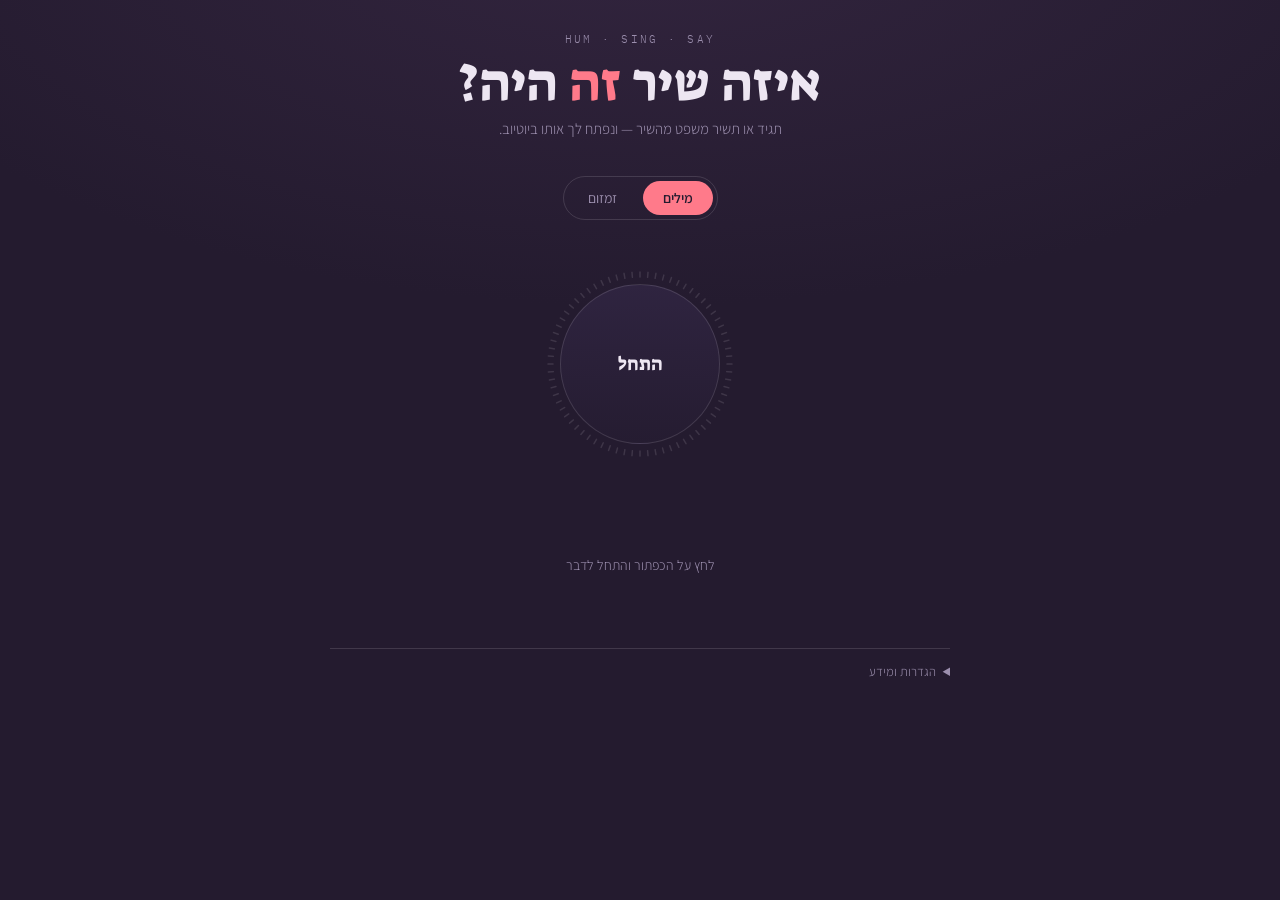
==== web/index.html @ 3256a063 "Restructure into HumFinder: polished web UI + humming match engine Reorganize the project around the" ====
<!DOCTYPE html>
<html lang="he" dir="rtl">
<head>
<meta charset="utf-8">
<meta name="viewport" content="width=device-width, initial-scale=1">
<title>HumFinder — מצא את השיר</title>
<link rel="preconnect" href="https://fonts.googleapis.com">
<link rel="preconnect" href="https://fonts.gstatic.com" crossorigin>
<link href="https://fonts.googleapis.com/css2?family=Suez+One&family=Assistant:wght@300;400;600&family=IBM+Plex+Mono:wght@400&display=swap" rel="stylesheet">
<style>
  :root{
    --plum:#241B2F;
    --plum-lift:#2F2440;
    --rose:#FF7A8A;
    --gold:#E8C468;
    --lilac:#EDE6F2;
    --muted:#9C8FAE;
    --line:rgba(237,230,242,.14);
  }
  *{box-sizing:border-box}
  html,body{margin:0;padding:0}
  body{
    background:
      radial-gradient(120% 80% at 50% -10%, #33253F 0%, var(--plum) 55%) fixed,
      var(--plum);
    color:var(--lilac);
    font-family:"Assistant",system-ui,sans-serif;
    font-weight:300;
    min-height:100vh;
    display:flex;justify-content:center;
    padding:32px 20px 60px;
  }
  .wrap{width:100%;max-width:620px}

  header{text-align:center;margin-bottom:38px}
  .eyebrow{
    font-family:"IBM Plex Mono",monospace;font-size:11px;letter-spacing:.22em;
    color:var(--muted);text-transform:uppercase;direction:ltr;
  }
  h1{
    font-family:"Suez One",serif;font-weight:400;
    font-size:clamp(34px,8vw,52px);line-height:1.05;margin:10px 0 8px;
  }
  h1 em{font-style:normal;color:var(--rose)}
  .sub{color:var(--muted);font-size:15px;margin:0}

  /* ── signature: the listening ring ── */
  .stage{display:flex;flex-direction:column;align-items:center;gap:18px}
  .ring{position:relative;width:252px;height:252px}
  canvas{position:absolute;inset:0;width:100%;height:100%}
  .mic{
    position:absolute;inset:46px;border-radius:50%;
    border:1px solid var(--line);
    background:linear-gradient(180deg,var(--plum-lift),#251C31);
    color:var(--lilac);font-family:"Suez One",serif;font-size:19px;
    cursor:pointer;transition:transform .18s ease,border-color .18s ease;
  }
  .mic:hover{transform:scale(1.03);border-color:var(--rose)}
  .mic:focus-visible{outline:2px solid var(--gold);outline-offset:4px}
  .mic[data-live="1"]{border-color:var(--rose);color:var(--rose)}

  .modes{display:flex;gap:6px;padding:4px;border:1px solid var(--line);border-radius:999px}
  .modes button{
    background:none;border:0;color:var(--muted);cursor:pointer;
    padding:8px 20px;border-radius:999px;font-family:"Assistant";font-size:14px;
  }
  .modes button[aria-pressed="true"]{background:var(--rose);color:#241B2F;font-weight:600}
  .modes button:focus-visible{outline:2px solid var(--gold);outline-offset:2px}

  .status{min-height:24px;font-size:14px;color:var(--muted);text-align:center}
  .heard{
    font-family:"Suez One",serif;font-size:22px;color:var(--gold);
    text-align:center;min-height:30px;
  }

  /* ── results ── */
  .results{margin-top:32px;display:flex;flex-direction:column;gap:1px}
  .hit{
    display:flex;align-items:center;gap:14px;width:100%;text-align:right;
    background:rgba(237,230,242,.04);border:0;border-bottom:1px solid var(--line);
    color:var(--lilac);padding:14px 12px;cursor:pointer;font-family:"Assistant";
    transition:background .15s ease;
  }
  .hit:hover{background:rgba(255,122,138,.12)}
  .hit:focus-visible{outline:2px solid var(--gold);outline-offset:-2px}
  .hit img{width:76px;height:44px;object-fit:cover;border-radius:3px;flex:none;background:#000}
  .hit .t{flex:1;min-width:0}
  .hit .t b{display:block;font-weight:600;font-size:15px;overflow:hidden;text-overflow:ellipsis;white-space:nowrap}
  .hit .t span{font-size:13px;color:var(--muted)}
  .hit .go{font-family:"IBM Plex Mono",monospace;font-size:11px;color:var(--rose);direction:ltr}

  details{margin-top:36px;border-top:1px solid var(--line);padding-top:14px}
  summary{cursor:pointer;color:var(--muted);font-size:13px}
  details input{
    width:100%;margin-top:12px;padding:10px;background:transparent;
    border:1px solid var(--line);border-radius:6px;color:var(--lilac);
    font-family:"IBM Plex Mono",monospace;font-size:12px;direction:ltr;
  }
  details p{font-size:13px;color:var(--muted);line-height:1.6}
  a{color:var(--rose)}
  @media (prefers-reduced-motion:reduce){*{transition:none!important}}
</style>
</head>
<body>
<div class="wrap">

  <header>
    <div class="eyebrow">hum · sing · say</div>
    <h1>איזה שיר <em>זה</em> היה?</h1>
    <p class="sub">תגיד או תשיר משפט מהשיר — ונפתח לך אותו ביוטיוב.</p>
  </header>

  <div class="stage">
    <div class="modes" role="group" aria-label="מצב חיפוש">
      <button id="mWords" aria-pressed="true">מילים</button>
      <button id="mHum" aria-pressed="false">זמזום</button>
    </div>

    <div class="ring">
      <canvas id="viz" width="504" height="504" aria-hidden="true"></canvas>
      <button class="mic" id="mic">התחל</button>
    </div>

    <div class="heard" id="heard"></div>
    <div class="status" id="status">לחץ על הכפתור והתחל לדבר</div>
  </div>

  <div class="results" id="results"></div>

  <details>
    <summary>הגדרות ומידע</summary>
    <p>
      ברירת המחדל עובדת בלי שום מפתח, דרך מופעי Piped ציבוריים. הם נופלים לפעמים.
      למי שרוצה יציבות: הדבק כאן מפתח YouTube Data API v3 חינמי
      (10,000 יחידות ביום ≈ 100 חיפושים). המפתח נשמר בזיכרון הדף בלבד ונמחק ברענון.
    </p>
    <input id="ytKey" placeholder="YouTube Data API key (optional)" autocomplete="off">
    <p style="margin-top:14px">
      כתובת שרת הזמזום (שלב 2). ברירת מחדל: <code>http://localhost:8000</code>.
      אם השרת פועל — מצב הזמזום ישלח אליו את ההקלטה ויקבל התאמה אוטומטית.
    </p>
    <input id="humServer" placeholder="http://localhost:8000" autocomplete="off" value="http://localhost:8000">
    <p style="margin-top:14px">
      נדרש מיקרופון, ולכן הדף חייב לרוץ מעל <code>https</code> או <code>localhost</code>.
      זיהוי הדיבור עובד בכרום ובאדג'. מצב הזמזום דורש את שרת ה־Python משלב 2 בתוכנית.
    </p>
  </details>

</div>

<script>
(() => {
  const $ = id => document.getElementById(id);
  const mic = $('mic'), statusEl = $('status'), heardEl = $('heard'), resultsEl = $('results');
  let mode = 'words', live = false, recog = null, audioCtx = null, analyser = null, stream = null, raf = 0;
  let recorder = null, chunks = [];

  /* ---------- mode switch ---------- */
  function setMode(m){
    mode = m;
    $('mWords').setAttribute('aria-pressed', m === 'words');
    $('mHum').setAttribute('aria-pressed', m === 'hum');
    statusEl.textContent = m === 'words'
      ? 'לחץ על הכפתור והתחל לדבר'
      : 'מצב זמזום: הקלט 8–12 שניות; ההקלטה תישלח לשרת ההתאמה';
    heardEl.textContent = '';
    resultsEl.innerHTML = '';
  }
  $('mWords').onclick = () => setMode('words');
  $('mHum').onclick = () => setMode('hum');

  /* ---------- the ring ---------- */
  const cvs = $('viz'), ctx = cvs.getContext('2d');
  const BARS = 72, R = 252, CX = 252, CY = 252;
  function draw(){
    ctx.clearRect(0,0,504,504);
    let data = null;
    if (analyser){ data = new Uint8Array(analyser.frequencyBinCount); analyser.getByteFrequencyData(data); }
    for (let i = 0; i < BARS; i++){
      const a = (i / BARS) * Math.PI * 2 - Math.PI / 2;
      const v = data ? data[Math.floor(i * data.length / BARS / 2)] / 255 : 0;
      const inner = R - 78, outer = inner + 10 + v * 62;
      ctx.beginPath();
      ctx.moveTo(CX + Math.cos(a)*inner, CY + Math.sin(a)*inner);
      ctx.lineTo(CX + Math.cos(a)*outer, CY + Math.sin(a)*outer);
      ctx.strokeStyle = live ? `rgba(255,122,138,${.25 + v*.75})` : 'rgba(237,230,242,.13)';
      ctx.lineWidth = 3; ctx.lineCap = 'round'; ctx.stroke();
    }
    raf = requestAnimationFrame(draw);
  }
  draw();

  /* ---------- mic ---------- */
  async function openMic(){
    stream = await navigator.mediaDevices.getUserMedia({ audio:true });
    audioCtx = new (window.AudioContext || window.webkitAudioContext)();
    analyser = audioCtx.createAnalyser();
    analyser.fftSize = 512;
    audioCtx.createMediaStreamSource(stream).connect(analyser);
  }
  function closeMic(){
    if (stream) stream.getTracks().forEach(t => t.stop());
    if (audioCtx) audioCtx.close();
    stream = null; audioCtx = null; analyser = null;
  }

  mic.onclick = () => live ? stop() : start();

  async function start(){
    resultsEl.innerHTML = ''; heardEl.textContent = '';
    try { await openMic(); }
    catch { statusEl.textContent = 'אין גישה למיקרופון. בדוק את הרשאות הדפדפן.'; return; }
    live = true; mic.dataset.live = '1'; mic.textContent = 'עצור';

    if (mode === 'hum'){
      chunks = [];
      recorder = new MediaRecorder(stream);
      recorder.ondataavailable = e => chunks.push(e.data);
      recorder.onstop = saveHum;
      recorder.start();
      statusEl.textContent = 'מזמזם… 8–12 שניות זה האורך הטוב ביותר';
      return;
    }

    const SR = window.SpeechRecognition || window.webkitSpeechRecognition;
    if (!SR){ statusEl.textContent = 'הדפדפן הזה לא תומך בזיהוי דיבור. נסה כרום.'; stop(); return; }
    recog = new SR();
    recog.lang = 'he-IL';
    recog.interimResults = true;
    recog.continuous = false;
    recog.onresult = e => {
      const txt = Array.from(e.results).map(r => r[0].transcript).join(' ').trim();
      heardEl.textContent = txt;
      if (e.results[e.results.length-1].isFinal){ stop(); if (txt) lookup(txt); }
    };
    recog.onerror = e => { statusEl.textContent = 'לא נקלט כלום (' + e.error + '). נסה שוב.'; stop(); };
    recog.onend = () => { if (live) stop(); };
    recog.start();
    statusEl.textContent = 'מקשיב…';
  }

  function stop(){
    live = false; mic.dataset.live = '0'; mic.textContent = 'התחל';
    if (recog){ try{ recog.stop(); }catch{} recog = null; }
    if (recorder && recorder.state === 'recording') recorder.stop();
    else closeMic();
  }

  /* ---------- hum → matching server (or file fallback) ---------- */
  async function saveHum(){
    const blob = new Blob(chunks, { type:'audio/webm' });
    closeMic();
    const server = ($('humServer').value || '').trim().replace(/\/+$/, '');

    if (server){
      statusEl.textContent = 'שולח לשרת ההתאמה…';
      try {
        const fd = new FormData();
        fd.append('file', blob, 'hum.webm');
        const r = await fetch(server + '/hum', { method:'POST', body: fd });
        if (!r.ok) throw new Error('HTTP ' + r.status);
        const j = await r.json();
        const hits = (j.matches || []).map(m => ({
          id: m.videoId, title: m.title, by: (m.artist || '') +
            (m.score != null ? '  ·  score ' + Number(m.score).toFixed(2) : ''), thumb: ''
        }));
        if (hits.length){ render(hits); statusEl.textContent = 'בחר תוצאה כדי לפתוח ביוטיוב'; return; }
        statusEl.textContent = 'השרת לא מצא התאמה. נסה לזמזם ברור יותר.';
        return;
      } catch (err) {
        statusEl.innerHTML = 'לא ניתן להגיע לשרת (' + err.message + '). ' + downloadLink(blob);
        return;
      }
    }
    statusEl.innerHTML = 'ההקלטה מוכנה. ' + downloadLink(blob) +
      ' ושלח אותו ל־<code>POST /hum</code> של שרת ההתאמה משלב 2.';
  }
  function downloadLink(blob){
    const url = URL.createObjectURL(blob);
    return '<a href="' + url + '" download="hum.webm">הורד את הקובץ</a>';
  }

  /* ---------- text → exact YouTube link ---------- */
  const PIPED = [
    'https://pipedapi.kavin.rocks',
    'https://api.piped.private.coffee',
    'https://pipedapi.adminforge.de'
  ];

  async function lookup(text){
    statusEl.textContent = 'מחפש…';
    let query = '"' + text + '" שיר';

    // אימות מול LRCLIB: אם מזוהה שיר, מחפשים לפי שם ואמן — הרבה יותר מדויק
    try {
      const r = await fetch('https://lrclib.net/api/search?q=' + encodeURIComponent(text));
      if (r.ok){
        const j = await r.json();
        if (Array.isArray(j) && j.length) query = j[0].artistName + ' ' + j[0].trackName;
      }
    } catch {}

    let hits = await viaYouTubeApi(query) || await viaPiped(query);

    if (!hits || !hits.length){
      statusEl.innerHTML = 'לא הצלחתי לשלוף תוצאה ישירה. ' +
        '<a target="_blank" rel="noopener" href="https://www.youtube.com/results?search_query=' +
        encodeURIComponent(query) + '">פתח חיפוש ביוטיוב</a>';
      return;
    }
    render(hits);
    statusEl.textContent = 'בחר תוצאה כדי לפתוח ביוטיוב';
  }

  async function viaYouTubeApi(q){
    const key = $('ytKey').value.trim();
    if (!key) return null;
    try {
      const u = 'https://www.googleapis.com/youtube/v3/search?part=snippet&type=video&maxResults=5&q='
              + encodeURIComponent(q) + '&key=' + key;
      const r = await fetch(u); if (!r.ok) return null;
      const j = await r.json();
      return (j.items || []).map(i => ({
        id: i.id.videoId, title: i.snippet.title,
        by: i.snippet.channelTitle, thumb: i.snippet.thumbnails.medium.url
      }));
    } catch { return null; }
  }

  async function viaPiped(q){
    for (const base of PIPED){
      try {
        const r = await fetch(base + '/search?filter=videos&q=' + encodeURIComponent(q));
        if (!r.ok) continue;
        const j = await r.json();
        const items = (j.items || []).filter(i => i.url && i.url.includes('watch?v=')).slice(0,5);
        if (!items.length) continue;
        return items.map(i => ({
          id: i.url.split('watch?v=')[1],
          title: i.title, by: i.uploaderName || '', thumb: i.thumbnail || ''
        }));
      } catch {}
    }
    return null;
  }

  function render(hits){
    resultsEl.innerHTML = '';
    hits.forEach(h => {
      const b = document.createElement('button');
      b.className = 'hit';
      b.innerHTML =
        (h.thumb ? '<img alt="" src="' + h.thumb + '">' : '') +
        '<span class="t"><b></b><span></span></span>' +
        '<span class="go">watch?v=' + h.id.slice(0,6) + '…</span>';
      b.querySelector('b').textContent = h.title;
      b.querySelector('.t span').textContent = h.by;
      b.onclick = () => window.open('https://www.youtube.com/watch?v=' + h.id, '_blank', 'noopener');
      resultsEl.appendChild(b);
    });
  }
})();
</script>
</body>
</html>
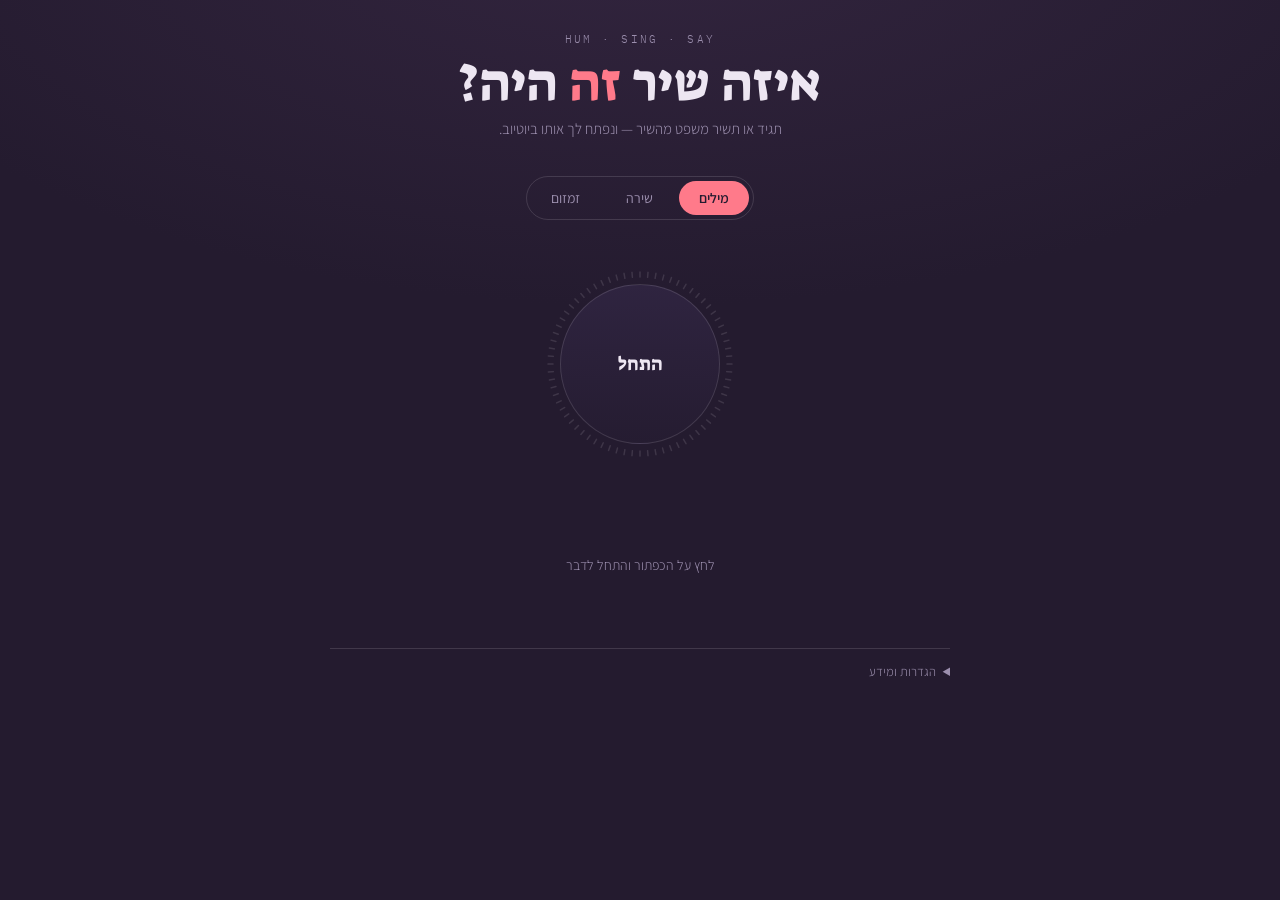
==== commit fd94a95f: "Add singing mode + GitHub Pages deploy Analyzed the official Shazam extension (v2.5.0): it captures " ====
--- a/web/index.html
+++ b/web/index.html
@@ -113,6 +113,7 @@
   <div class="stage">
     <div class="modes" role="group" aria-label="מצב חיפוש">
       <button id="mWords" aria-pressed="true">מילים</button>
+      <button id="mSing" aria-pressed="false">שירה</button>
       <button id="mHum" aria-pressed="false">זמזום</button>
     </div>
 
@@ -154,19 +155,26 @@
   const mic = $('mic'), statusEl = $('status'), heardEl = $('heard'), resultsEl = $('results');
   let mode = 'words', live = false, recog = null, audioCtx = null, analyser = null, stream = null, raf = 0;
   let recorder = null, chunks = [];
+  let singBuffer = '', singTimer = 0;           // singing mode: accumulate across pauses
+  const SING_WINDOW_MS = 15000;                 // 15s listening window for a sung snippet
 
   /* ---------- mode switch ---------- */
+  const MODE_HINT = {
+    words: 'לחץ על הכפתור ואמור משפט מהשיר',
+    sing:  'מצב שירה: שיר 12–15 שניות; אוסף את כל המילים גם עם הפסקות ומשווה למילות השיר',
+    hum:   'מצב זמזום: הקלט 8–12 שניות; ההקלטה תישלח לשרת ההתאמה'
+  };
   function setMode(m){
     mode = m;
     $('mWords').setAttribute('aria-pressed', m === 'words');
+    $('mSing').setAttribute('aria-pressed', m === 'sing');
     $('mHum').setAttribute('aria-pressed', m === 'hum');
-    statusEl.textContent = m === 'words'
-      ? 'לחץ על הכפתור והתחל לדבר'
-      : 'מצב זמזום: הקלט 8–12 שניות; ההקלטה תישלח לשרת ההתאמה';
+    statusEl.textContent = MODE_HINT[m];
     heardEl.textContent = '';
     resultsEl.innerHTML = '';
   }
   $('mWords').onclick = () => setMode('words');
+  $('mSing').onclick = () => setMode('sing');
   $('mHum').onclick = () => setMode('hum');
 
   /* ---------- the ring ---------- */
@@ -224,6 +232,13 @@
 
     const SR = window.SpeechRecognition || window.webkitSpeechRecognition;
     if (!SR){ statusEl.textContent = 'הדפדפן הזה לא תומך בזיהוי דיבור. נסה כרום.'; stop(); return; }
+
+    if (mode === 'sing'){
+      startSinging(SR);
+      return;
+    }
+
+    // ---- words: single clear phrase ----
     recog = new SR();
     recog.lang = 'he-IL';
     recog.interimResults = true;
@@ -239,11 +254,52 @@
     statusEl.textContent = 'מקשיב…';
   }
 
+  /* ---------- singing: continuous accumulation over a window ---------- */
+  function startSinging(SR){
+    singBuffer = '';
+    recog = new SR();
+    recog.lang = 'he-IL';
+    recog.interimResults = true;
+    recog.continuous = true;               // don't cut off at the first silence between lines
+
+    recog.onresult = e => {
+      let finalized = '';
+      for (let i = e.resultIndex; i < e.results.length; i++){
+        if (e.results[i].isFinal) finalized += e.results[i][0].transcript + ' ';
+      }
+      if (finalized) singBuffer = (singBuffer + ' ' + finalized).trim();
+      const interim = Array.from(e.results).filter(r => !r.isFinal)
+        .map(r => r[0].transcript).join(' ');
+      heardEl.textContent = (singBuffer + ' ' + interim).trim();
+    };
+    // A sung snippet has gaps; the API fires onend during them. While we're still
+    // inside the window, just restart so accumulation continues seamlessly.
+    recog.onend = () => { if (live && mode === 'sing') { try { recog.start(); } catch {} } };
+    recog.onerror = e => {
+      if (e.error === 'no-speech' || e.error === 'aborted') return;   // transient during pauses
+      statusEl.textContent = 'שגיאת זיהוי (' + e.error + ').';
+    };
+    recog.start();
+
+    const secsLeft = Math.round(SING_WINDOW_MS / 1000);
+    statusEl.textContent = 'שיר עכשיו… (' + secsLeft + ' שניות, אפשר גם לעצור ידנית)';
+    singTimer = setTimeout(() => { if (live) stop(); }, SING_WINDOW_MS);
+  }
+
   function stop(){
+    const wasSinging = (mode === 'sing');
     live = false; mic.dataset.live = '0'; mic.textContent = 'התחל';
+    if (singTimer){ clearTimeout(singTimer); singTimer = 0; }
     if (recog){ try{ recog.stop(); }catch{} recog = null; }
     if (recorder && recorder.state === 'recording') recorder.stop();
     else closeMic();
+
+    if (wasSinging){
+      const sung = singBuffer.trim();
+      heardEl.textContent = sung;
+      if (sung) lookupSinging(sung);
+      else statusEl.textContent = 'לא נקלטו מילים. נסה לשיר חזק וברור יותר.';
+    }
   }
 
   /* ---------- hum → matching server (or file fallback) ---------- */
@@ -312,6 +368,75 @@
     statusEl.textContent = 'בחר תוצאה כדי לפתוח ביוטיוב';
   }
 
+  /* ---------- sung words → fuzzy match against lyrics → exact link ---------- */
+  // Singing produces a dirty transcript ("אני אוהב אותך" may come out
+  // "אני הולך אותך"). So we don't require an exact phrase: we pull lyric
+  // candidates from LRCLIB and score each by how many of the sung words appear
+  // in its lyrics. A few correct words is enough to lock onto the right song.
+  function normWords(text){
+    return text
+      .toLowerCase()
+      .replace(/[֑-ׇ]/g, '')        // strip Hebrew niqqud/cantillation
+      .replace(/[^\p{L}\p{N}\s]/gu, ' ')       // drop punctuation, keep letters/digits
+      .split(/\s+/).filter(w => w.length >= 2);
+  }
+  function lev(a, b){                           // small Levenshtein for 1-edit fuzz
+    if (Math.abs(a.length - b.length) > 1) return 2;
+    const d = Array.from({length: a.length + 1}, (_, i) => [i]);
+    for (let j = 0; j <= b.length; j++) d[0][j] = j;
+    for (let i = 1; i <= a.length; i++)
+      for (let j = 1; j <= b.length; j++)
+        d[i][j] = Math.min(
+          d[i-1][j] + 1, d[i][j-1] + 1,
+          d[i-1][j-1] + (a[i-1] === b[j-1] ? 0 : 1));
+    return d[a.length][b.length];
+  }
+  function overlapScore(sung, hayTokens){
+    const hay = new Set(hayTokens);
+    let matched = 0;
+    for (const w of sung){
+      if (hay.has(w)) { matched++; continue; }
+      // light fuzz: accept a lyric token within one edit (catches mis-hearings)
+      for (const h of hay){ if (Math.abs(h.length - w.length) <= 1 && lev(w, h) <= 1){ matched++; break; } }
+    }
+    return matched;                             // absolute count of sung words found
+  }
+
+  async function lookupSinging(text){
+    statusEl.textContent = 'מזהה את השיר לפי המילים…';
+    const sung = [...new Set(normWords(text))];
+    if (sung.length < 2){ return lookup(text); }  // too little — treat as a plain phrase
+
+    let candidates = [];
+    try {
+      const r = await fetch('https://lrclib.net/api/search?q=' + encodeURIComponent(text));
+      if (r.ok) candidates = await r.json();
+    } catch {}
+
+    let best = null, bestScore = 0;
+    for (const c of (candidates || []).slice(0, 20)){
+      const hay = normWords([c.plainLyrics || '', c.trackName || '', c.artistName || ''].join(' '));
+      const score = overlapScore(sung, hay);
+      if (score > bestScore){ bestScore = score; best = c; }
+    }
+
+    // Need at least a couple of sung words to land in the lyrics to trust it.
+    if (best && bestScore >= Math.min(3, sung.length)){
+      const q = best.artistName + ' ' + best.trackName;
+      heardEl.textContent = best.trackName + ' — ' + best.artistName +
+        '  (' + bestScore + '/' + sung.length + ' מילים תואמות)';
+      const hits = await viaYouTubeApi(q) || await viaPiped(q);
+      if (hits && hits.length){ render(hits); statusEl.textContent = 'בחר תוצאה כדי לפתוח ביוטיוב'; return; }
+      statusEl.innerHTML = 'זוהה: <b>' + q + '</b>. ' +
+        '<a target="_blank" rel="noopener" href="https://www.youtube.com/results?search_query=' +
+        encodeURIComponent(q) + '">פתח ביוטיוב</a>';
+      return;
+    }
+    // No confident lyric hit — fall back to the plain text→link path.
+    statusEl.textContent = 'לא זוהה שיר ודאי מהמילים — מנסה חיפוש טקסט…';
+    lookup(text);
+  }
+
   async function viaYouTubeApi(q){
     const key = $('ytKey').value.trim();
     if (!key) return null;
